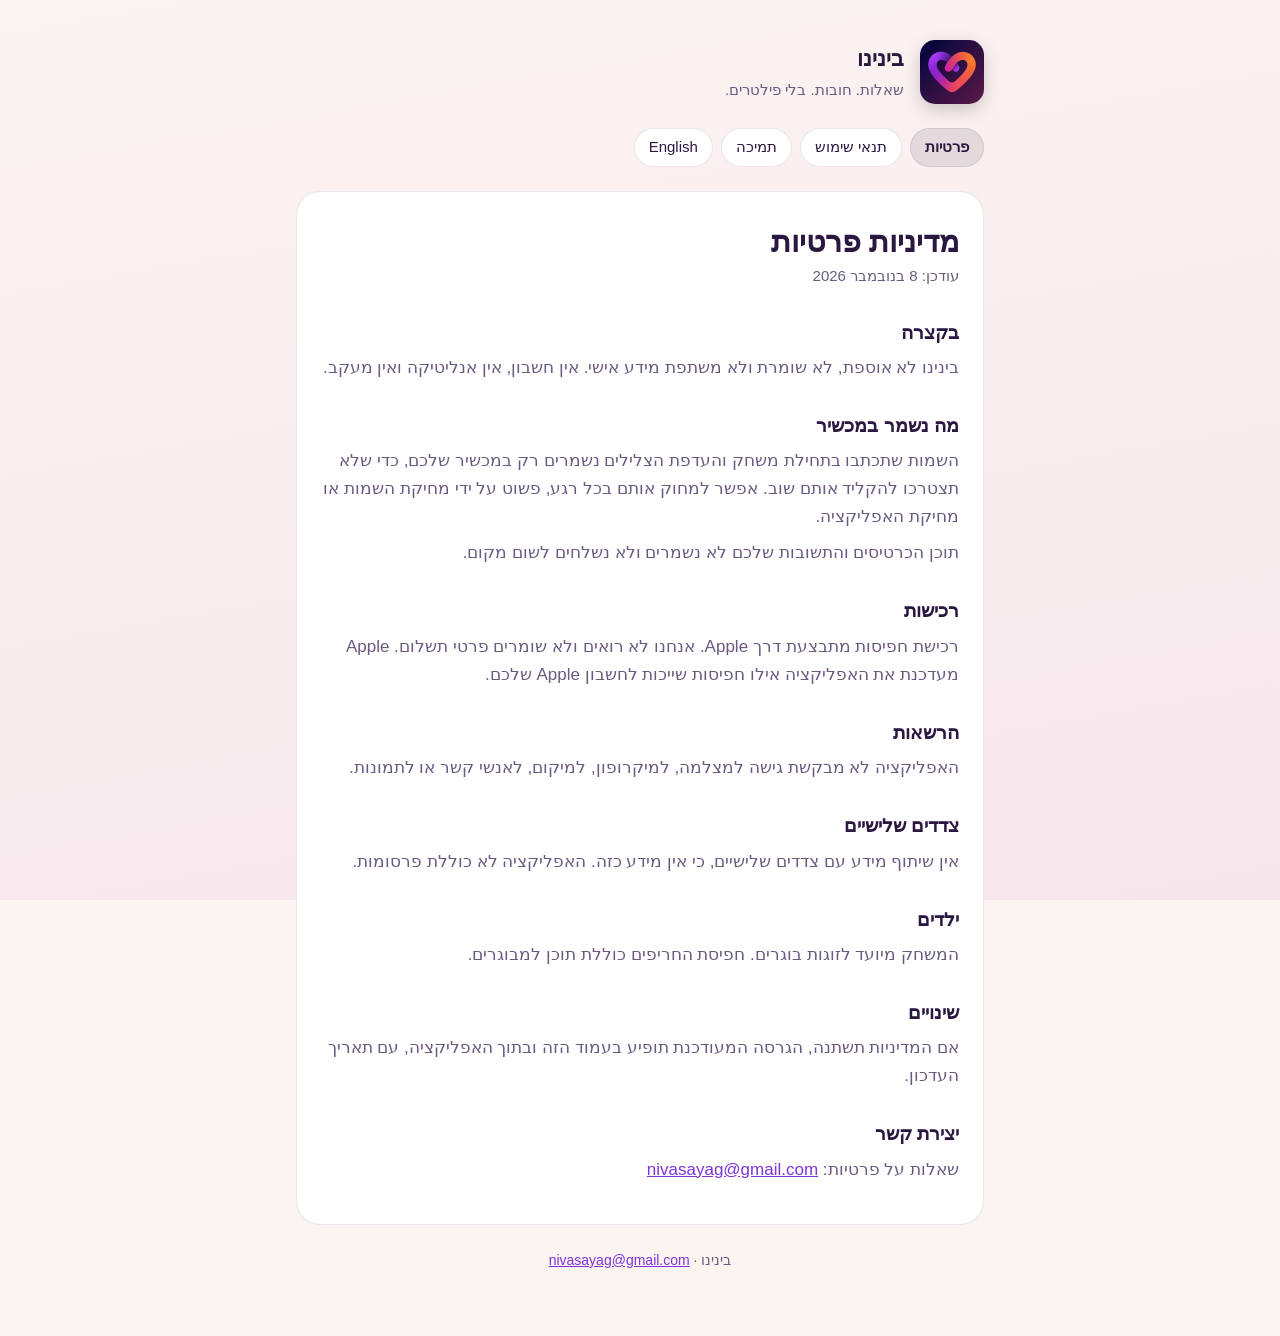
==== index.html @ 2e7c0a56 "Binenu privacy, terms and support pages (Hebrew and English)" ====
<!doctype html>
<html lang="he" dir="rtl">
<head>
<meta charset="utf-8">
<meta name="viewport" content="width=device-width, initial-scale=1">
<meta name="color-scheme" content="light dark">
<title>מדיניות פרטיות | בינינו</title>
<link rel="icon" href="icon.png?v=20261108">
<link rel="stylesheet" href="style.css?v=20261108">
</head>
<body><main>
<header><img src="icon.png?v=20261108" alt=""><div><div class="brand">בינינו</div><div class="tag">שאלות. חובות. בלי פילטרים.</div></div></header>
<nav><a href="index.html" aria-current=page>פרטיות</a><a href="terms.html">תנאי שימוש</a><a href="support.html">תמיכה</a><a href="en.html" lang="en">English</a></nav>
<article class="card"><h1>מדיניות פרטיות</h1><p class="date">עודכן: 8 בנובמבר 2026</p><h2>בקצרה</h2><p>בינינו לא אוספת, לא שומרת ולא משתפת מידע אישי. אין חשבון, אין אנליטיקה ואין מעקב.</p><h2>מה נשמר במכשיר</h2><p>השמות שתכתבו בתחילת משחק והעדפת הצלילים נשמרים רק במכשיר שלכם, כדי שלא תצטרכו להקליד אותם שוב. אפשר למחוק אותם בכל רגע, פשוט על ידי מחיקת השמות או מחיקת האפליקציה.</p><p>תוכן הכרטיסים והתשובות שלכם לא נשמרים ולא נשלחים לשום מקום.</p><h2>רכישות</h2><p>רכישת חפיסות מתבצעת דרך Apple. אנחנו לא רואים ולא שומרים פרטי תשלום. Apple מעדכנת את האפליקציה אילו חפיסות שייכות לחשבון Apple שלכם.</p><h2>הרשאות</h2><p>האפליקציה לא מבקשת גישה למצלמה, למיקרופון, למיקום, לאנשי קשר או לתמונות.</p><h2>צדדים שלישיים</h2><p>אין שיתוף מידע עם צדדים שלישיים, כי אין מידע כזה. האפליקציה לא כוללת פרסומות.</p><h2>ילדים</h2><p>המשחק מיועד לזוגות בוגרים. חפיסת החריפים כוללת תוכן למבוגרים.</p><h2>שינויים</h2><p>אם המדיניות תשתנה, הגרסה המעודכנת תופיע בעמוד הזה ובתוך האפליקציה, עם תאריך העדכון.</p><h2>יצירת קשר</h2><p>שאלות על פרטיות: <a href="mailto:nivasayag@gmail.com">nivasayag@gmail.com</a></p></article>
<footer>בינינו &middot; <a href="mailto:nivasayag@gmail.com">nivasayag@gmail.com</a></footer>
</main></body></html>
---- style.css ----
:root { --bg1:#FBF4F1; --bg2:#F6E6EC; --ink:#2A1840; --sub:#6B5A80; --card:#FFFFFF; --line:rgba(42,24,64,.10); --accent:#7E34D9; }
@media (prefers-color-scheme: dark) { :root { --bg1:#140B24; --bg2:#24123A; --ink:#F7F1FF; --sub:#BFB2D6; --card:#2A1A44; --line:rgba(255,255,255,.12); --accent:#C9A2FF; } }
* { box-sizing:border-box; }
html { -webkit-text-size-adjust:100%; }
body { margin:0; min-height:100vh; background:linear-gradient(170deg,var(--bg1),var(--bg2)) fixed; background-color:var(--bg1); color:var(--ink);
  font:17px/1.65 -apple-system,BlinkMacSystemFont,"SF Hebrew","Segoe UI",Arial,sans-serif; }
main { max-width:720px; margin:0 auto; padding:40px 16px 64px; }
header { display:flex; align-items:center; gap:16px; margin-bottom:24px; }
header img { width:64px; height:64px; border-radius:15px; box-shadow:0 6px 18px rgba(0,0,0,.18); }
header .brand { font-weight:800; font-size:22px; }
header .tag { color:var(--sub); font-size:15px; }
nav { display:flex; flex-wrap:wrap; gap:8px; margin:0 0 24px; }
nav a { padding:6px 14px; border-radius:999px; background:var(--card); border:1px solid var(--line); color:var(--ink); text-decoration:none; font-size:15px; }
nav a[aria-current] { background:var(--line); font-weight:700; }
.card { background:var(--card); border:1px solid var(--line); border-radius:24px; padding:32px 24px; }
h1 { font-size:30px; line-height:1.2; margin:0 0 4px; }
.date { color:var(--sub); font-size:15px; margin:0 0 24px; }
h2 { font-size:19px; margin:28px 0 6px; }
p, li { color:var(--sub); margin:0 0 8px; }
ul { padding-inline-start:22px; margin:0 0 8px; }
a { color:var(--accent); }
footer { color:var(--sub); font-size:14px; text-align:center; margin-top:24px; }
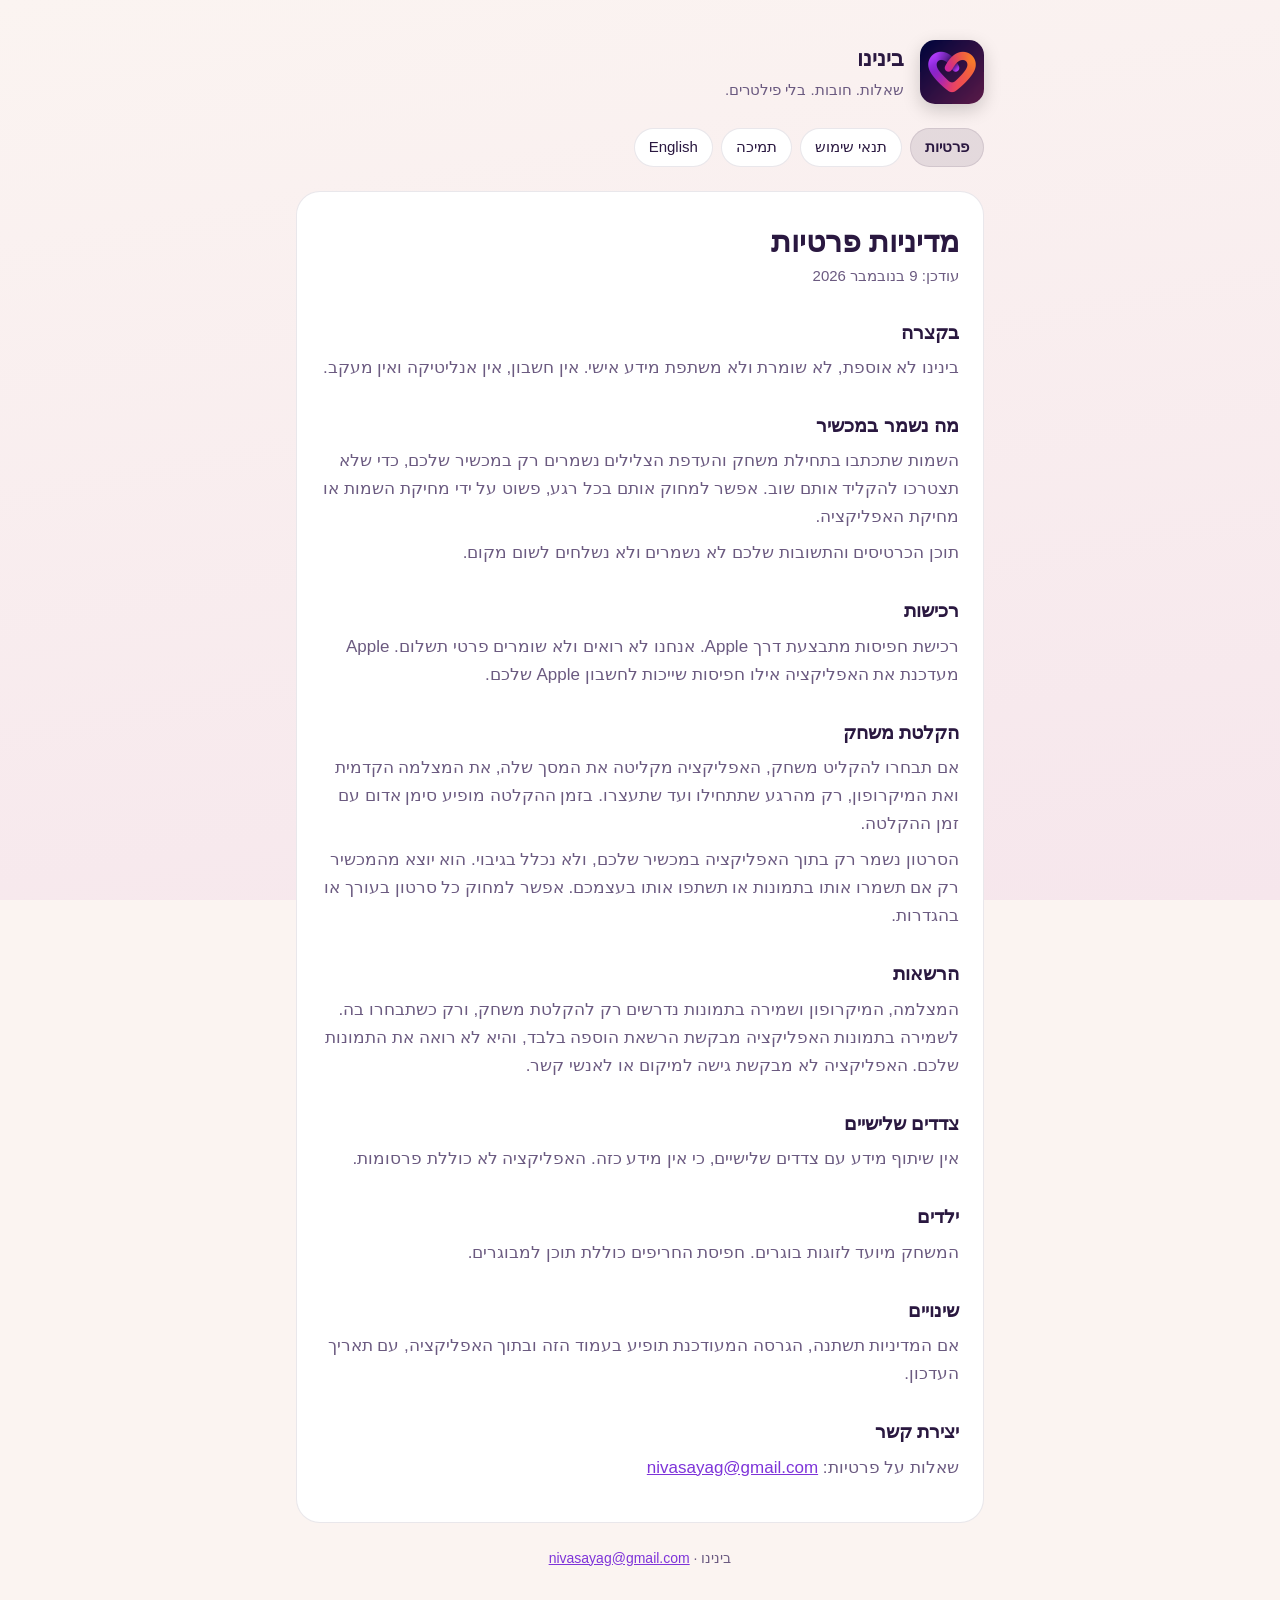
==== commit 5ed8da4d: "Privacy: record our game (camera, microphone, add only Photos, video stays on device)" ====
--- a/index.html
+++ b/index.html
@@ -5,12 +5,12 @@
 <meta name="viewport" content="width=device-width, initial-scale=1">
 <meta name="color-scheme" content="light dark">
 <title>מדיניות פרטיות | בינינו</title>
-<link rel="icon" href="icon.png?v=20261108">
-<link rel="stylesheet" href="style.css?v=20261108">
+<link rel="icon" href="icon.png?v=20261109">
+<link rel="stylesheet" href="style.css?v=20261109">
 </head>
 <body><main>
-<header><img src="icon.png?v=20261108" alt=""><div><div class="brand">בינינו</div><div class="tag">שאלות. חובות. בלי פילטרים.</div></div></header>
+<header><img src="icon.png?v=20261109" alt=""><div><div class="brand">בינינו</div><div class="tag">שאלות. חובות. בלי פילטרים.</div></div></header>
 <nav><a href="index.html" aria-current=page>פרטיות</a><a href="terms.html">תנאי שימוש</a><a href="support.html">תמיכה</a><a href="en.html" lang="en">English</a></nav>
-<article class="card"><h1>מדיניות פרטיות</h1><p class="date">עודכן: 8 בנובמבר 2026</p><h2>בקצרה</h2><p>בינינו לא אוספת, לא שומרת ולא משתפת מידע אישי. אין חשבון, אין אנליטיקה ואין מעקב.</p><h2>מה נשמר במכשיר</h2><p>השמות שתכתבו בתחילת משחק והעדפת הצלילים נשמרים רק במכשיר שלכם, כדי שלא תצטרכו להקליד אותם שוב. אפשר למחוק אותם בכל רגע, פשוט על ידי מחיקת השמות או מחיקת האפליקציה.</p><p>תוכן הכרטיסים והתשובות שלכם לא נשמרים ולא נשלחים לשום מקום.</p><h2>רכישות</h2><p>רכישת חפיסות מתבצעת דרך Apple. אנחנו לא רואים ולא שומרים פרטי תשלום. Apple מעדכנת את האפליקציה אילו חפיסות שייכות לחשבון Apple שלכם.</p><h2>הרשאות</h2><p>האפליקציה לא מבקשת גישה למצלמה, למיקרופון, למיקום, לאנשי קשר או לתמונות.</p><h2>צדדים שלישיים</h2><p>אין שיתוף מידע עם צדדים שלישיים, כי אין מידע כזה. האפליקציה לא כוללת פרסומות.</p><h2>ילדים</h2><p>המשחק מיועד לזוגות בוגרים. חפיסת החריפים כוללת תוכן למבוגרים.</p><h2>שינויים</h2><p>אם המדיניות תשתנה, הגרסה המעודכנת תופיע בעמוד הזה ובתוך האפליקציה, עם תאריך העדכון.</p><h2>יצירת קשר</h2><p>שאלות על פרטיות: <a href="mailto:nivasayag@gmail.com">nivasayag@gmail.com</a></p></article>
+<article class="card"><h1>מדיניות פרטיות</h1><p class="date">עודכן: 9 בנובמבר 2026</p><h2>בקצרה</h2><p>בינינו לא אוספת, לא שומרת ולא משתפת מידע אישי. אין חשבון, אין אנליטיקה ואין מעקב.</p><h2>מה נשמר במכשיר</h2><p>השמות שתכתבו בתחילת משחק והעדפת הצלילים נשמרים רק במכשיר שלכם, כדי שלא תצטרכו להקליד אותם שוב. אפשר למחוק אותם בכל רגע, פשוט על ידי מחיקת השמות או מחיקת האפליקציה.</p><p>תוכן הכרטיסים והתשובות שלכם לא נשמרים ולא נשלחים לשום מקום.</p><h2>רכישות</h2><p>רכישת חפיסות מתבצעת דרך Apple. אנחנו לא רואים ולא שומרים פרטי תשלום. Apple מעדכנת את האפליקציה אילו חפיסות שייכות לחשבון Apple שלכם.</p><h2>הקלטת משחק</h2><p>אם תבחרו להקליט משחק, האפליקציה מקליטה את המסך שלה, את המצלמה הקדמית ואת המיקרופון, רק מהרגע שתתחילו ועד שתעצרו. בזמן ההקלטה מופיע סימן אדום עם זמן ההקלטה.</p><p>הסרטון נשמר רק בתוך האפליקציה במכשיר שלכם, ולא נכלל בגיבוי. הוא יוצא מהמכשיר רק אם תשמרו אותו בתמונות או תשתפו אותו בעצמכם. אפשר למחוק כל סרטון בעורך או בהגדרות.</p><h2>הרשאות</h2><p>המצלמה, המיקרופון ושמירה בתמונות נדרשים רק להקלטת משחק, ורק כשתבחרו בה. לשמירה בתמונות האפליקציה מבקשת הרשאת הוספה בלבד, והיא לא רואה את התמונות שלכם. האפליקציה לא מבקשת גישה למיקום או לאנשי קשר.</p><h2>צדדים שלישיים</h2><p>אין שיתוף מידע עם צדדים שלישיים, כי אין מידע כזה. האפליקציה לא כוללת פרסומות.</p><h2>ילדים</h2><p>המשחק מיועד לזוגות בוגרים. חפיסת החריפים כוללת תוכן למבוגרים.</p><h2>שינויים</h2><p>אם המדיניות תשתנה, הגרסה המעודכנת תופיע בעמוד הזה ובתוך האפליקציה, עם תאריך העדכון.</p><h2>יצירת קשר</h2><p>שאלות על פרטיות: <a href="mailto:nivasayag@gmail.com">nivasayag@gmail.com</a></p></article>
 <footer>בינינו &middot; <a href="mailto:nivasayag@gmail.com">nivasayag@gmail.com</a></footer>
 </main></body></html>
